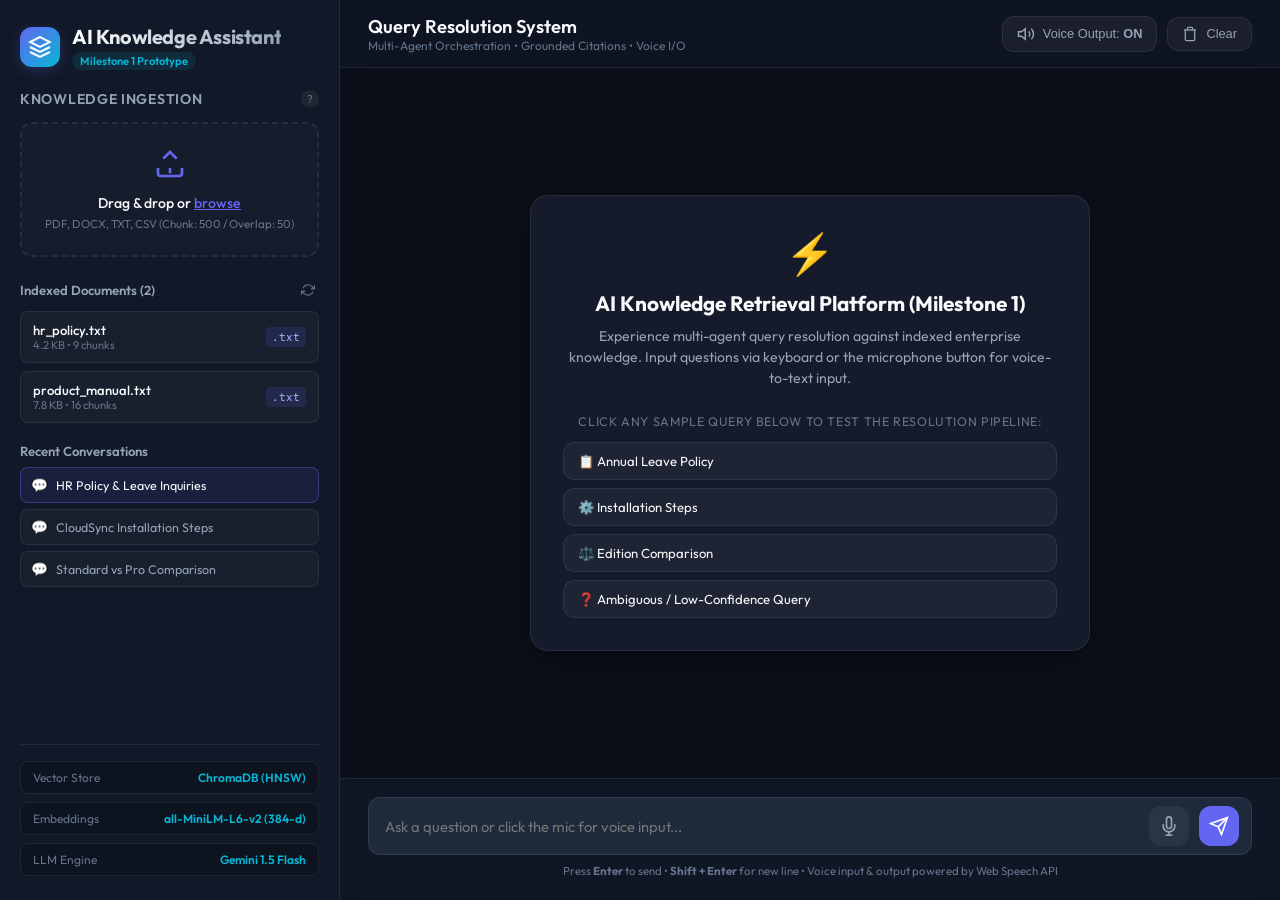
==== milestone-1/frontend/index.html @ c679a46a "feat: Milestone 1 submission - RAG architecture documentation, system architecture diagram, and UI p" ====
<!DOCTYPE html>
<html lang="en">
<head>
  <meta charset="UTF-8">
  <meta name="viewport" content="width=device-width, initial-scale=1.0">
  <title>AI Knowledge Assistant | Multi-Agent RAG (Milestone 1)</title>
  <meta name="description" content="AI-Based Knowledge Retrieval Platform with Query Resolution System, Multi-Agent RAG, and Web Speech API">
  <link rel="preconnect" href="https://fonts.googleapis.com">
  <link rel="preconnect" href="https://fonts.gstatic.com" crossorigin>
  <link href="https://fonts.googleapis.com/css2?family=Outfit:wght@300;400;500;600;700&family=JetBrains+Mono:wght@400;500&display=swap" rel="stylesheet">
  <link rel="stylesheet" href="style.css">
</head>
<body>
  <div class="app-container">
    <!-- Sidebar / Knowledge Ingestion & Recent Conversations -->
    <aside class="sidebar">
      <div class="brand">
        <div class="logo-icon">
          <svg width="24" height="24" viewBox="0 0 24 24" fill="none" stroke="currentColor" stroke-width="2">
            <path d="M12 2L2 7l10 5 10-5-10-5zM2 17l10 5 10-5M2 12l10 5 10-5"/>
          </svg>
        </div>
        <div class="brand-text">
          <h1>AI Knowledge Assistant</h1>
          <span class="badge">Milestone 1 Prototype</span>
        </div>
      </div>

      <!-- Ingestion Panel -->
      <section class="ingestion-section">
        <div class="section-header">
          <h2>Knowledge Ingestion</h2>
          <span class="tooltip-icon" title="Upload documents to embed into local ChromaDB">?</span>
        </div>

        <div class="upload-dropzone" id="dropzone">
          <input type="file" id="fileInput" accept=".pdf,.docx,.txt,.csv" hidden>
          <div class="upload-icon">
            <svg width="32" height="32" viewBox="0 0 24 24" fill="none" stroke="currentColor" stroke-width="2">
              <path d="M21 15v4a2 2 0 0 1-2 2H5a2 2 0 0 1-2-2v-4"/>
              <polyline points="17 8 12 3 7 8"/>
              <line x1="12" y1="19" x2="12" y2="15"/>
            </svg>
          </div>
          <p class="dropzone-title">Drag & drop or <span class="highlight">browse</span></p>
          <p class="dropzone-subtitle">PDF, DOCX, TXT, CSV (Chunk: 500 / Overlap: 50)</p>
        </div>

        <div id="uploadProgress" class="upload-progress-container hidden">
          <div class="progress-bar-bg">
            <div id="progressBar" class="progress-bar-fill"></div>
          </div>
          <p id="uploadStatusText" class="progress-status-text">Processing document...</p>
        </div>

        <div class="indexed-documents">
          <div class="section-subheader">
            <h3>Indexed Documents (<span id="docCount">2</span>)</h3>
            <button id="refreshDocsBtn" class="icon-btn-small" title="Refresh list">
              <svg width="14" height="14" viewBox="0 0 24 24" fill="none" stroke="currentColor" stroke-width="2">
                <path d="M23 4v6h-6M1 20v-6h6"/>
                <path d="M3.51 9a9 9 0 0 1 14.85-3.36L23 10M1 14l4.64 4.36A9 9 0 0 0 20.49 15"/>
              </svg>
            </button>
          </div>
          <ul id="documentsList" class="documents-list">
            <li class="doc-item">
              <div class="doc-info">
                <span class="doc-name" title="hr_policy.txt">hr_policy.txt</span>
                <span class="doc-meta">4.2 KB • 9 chunks</span>
              </div>
              <span class="doc-badge">.txt</span>
            </li>
            <li class="doc-item">
              <div class="doc-info">
                <span class="doc-name" title="product_manual.txt">product_manual.txt</span>
                <span class="doc-meta">7.8 KB • 16 chunks</span>
              </div>
              <span class="doc-badge">.txt</span>
            </li>
          </ul>
        </div>
      </section>

      <!-- Recent Conversations Section -->
      <section class="recent-chats-section">
        <div class="section-subheader">
          <h3>Recent Conversations</h3>
        </div>
        <ul class="recent-chats-list" id="recentChatsList">
          <li class="recent-chat-item active">
            <span class="recent-chat-icon">💬</span>
            <span class="recent-chat-title">HR Policy & Leave Inquiries</span>
          </li>
          <li class="recent-chat-item">
            <span class="recent-chat-icon">💬</span>
            <span class="recent-chat-title">CloudSync Installation Steps</span>
          </li>
          <li class="recent-chat-item">
            <span class="recent-chat-icon">💬</span>
            <span class="recent-chat-title">Standard vs Pro Comparison</span>
          </li>
        </ul>
      </section>

      <!-- System Architecture & Telemetry Stats -->
      <section class="system-stats">
        <div class="stat-card">
          <span class="stat-label">Vector Store</span>
          <span class="stat-value" id="vectorStoreStatus">ChromaDB (HNSW)</span>
        </div>
        <div class="stat-card">
          <span class="stat-label">Embeddings</span>
          <span class="stat-value">all-MiniLM-L6-v2 (384-d)</span>
        </div>
        <div class="stat-card">
          <span class="stat-label">LLM Engine</span>
          <span class="stat-value" id="llmEngineStatus">Gemini 1.5 Flash</span>
        </div>
      </section>
    </aside>

    <!-- Main Chat Workspace -->
    <main class="chat-workspace">
      <header class="workspace-header">
        <div class="header-info">
          <h2>Query Resolution System</h2>
          <p class="header-subtitle">Multi-Agent Orchestration • Grounded Citations • Voice I/O</p>
        </div>
        
        <div class="header-actions">
          <!-- TTS Voice Output Toggle -->
          <button id="ttsToggleBtn" class="action-btn" title="Toggle Voice Response (Text-to-Speech)">
            <svg id="ttsIcon" width="18" height="18" viewBox="0 0 24 24" fill="none" stroke="currentColor" stroke-width="2">
              <polygon points="11 5 6 9 2 9 2 15 6 15 11 19 11 5"/>
              <path d="M19.07 4.93a10 10 0 0 1 0 14.14M15.54 8.46a5 5 0 0 1 0 7.07"/>
            </svg>
            <span>Voice Output: <strong id="ttsStatusText">ON</strong></span>
          </button>
          
          <!-- Clear Conversation Button -->
          <button id="clearChatBtn" class="action-btn secondary" title="Clear Conversation">
            <svg width="16" height="16" viewBox="0 0 24 24" fill="none" stroke="currentColor" stroke-width="2">
              <polyline points="3 6 5 6 21 6"/>
              <path d="M19 6v14a2 2 0 0 1-2 2H7a2 2 0 0 1-2-2V6m3 0V4a2 2 0 0 1 2-2h4a2 2 0 0 1 2 2v2"/>
            </svg>
            <span>Clear</span>
          </button>
        </div>
      </header>

      <!-- Live Agent Telemetry Pipeline Bar -->
      <div id="pipelineContainer" class="pipeline-bar hidden">
        <div class="pipeline-title">Agent Execution Flow:</div>
        <div class="pipeline-steps">
          <div class="step-pill" id="step-memory"><span class="step-num">1</span> Memory</div>
          <div class="step-arrow">→</div>
          <div class="step-pill" id="step-query"><span class="step-num">2</span> Query Parser</div>
          <div class="step-arrow">→</div>
          <div class="step-pill" id="step-retrieval"><span class="step-num">3</span> Retrieval</div>
          <div class="step-arrow">→</div>
          <div class="step-pill" id="step-clarification"><span class="step-num">4</span> Clarification</div>
          <div class="step-arrow">→</div>
          <div class="step-pill" id="step-response"><span class="step-num">5</span> Response Agent</div>
        </div>
      </div>

      <!-- Messages Area -->
      <div class="messages-container" id="messagesContainer">
        <!-- Welcome Screen -->
        <div class="welcome-card" id="welcomeCard">
          <div class="welcome-icon">⚡</div>
          <h3>AI Knowledge Retrieval Platform (Milestone 1)</h3>
          <p>Experience multi-agent query resolution against indexed enterprise knowledge. Input questions via keyboard or the microphone button for voice-to-text input.</p>
          
          <div class="sample-queries">
            <p class="sample-title">Click any sample query below to test the resolution pipeline:</p>
            <div class="query-chips">
              <button class="chip" data-query="How many days of paid annual leave do employees receive per year?">📋 Annual Leave Policy</button>
              <button class="chip" data-query="What are the step-by-step instructions to install CloudSync Pro?">⚙️ Installation Steps</button>
              <button class="chip" data-query="Compare the throughput and encryption between Standard and Pro editions.">⚖️ Edition Comparison</button>
              <button class="chip" data-query="What is the internal stock price prediction for next year?">❓ Ambiguous / Low-Confidence Query</button>
            </div>
          </div>
        </div>
      </div>

      <!-- Input Bar -->
      <footer class="chat-input-footer">
        <div class="chat-input-box">
          <textarea 
            id="queryInput" 
            placeholder="Ask a question or click the mic for voice input..." 
            rows="1"
            autocomplete="off"
          ></textarea>
          
          <!-- Voice Recognition Mic Button -->
          <button id="micBtn" class="mic-btn" title="Click to speak (Web Speech API Voice-to-Text)">
            <svg id="micIcon" width="20" height="20" viewBox="0 0 24 24" fill="none" stroke="currentColor" stroke-width="2">
              <path d="M12 1a3 3 0 0 0-3 3v8a3 3 0 0 0 6 0V4a3 3 0 0 0-3-3z"/>
              <path d="M19 10v2a7 7 0 0 1-14 0v-2"/>
              <line x1="12" y1="19" x2="12" y2="23"/>
              <line x1="8" y1="23" x2="16" y2="23"/>
            </svg>
            <div class="recording-pulse"></div>
          </button>
          
          <!-- Send Button -->
          <button id="sendBtn" class="send-btn" title="Send Query">
            <svg width="20" height="20" viewBox="0 0 24 24" fill="none" stroke="currentColor" stroke-width="2">
              <line x1="22" y1="2" x2="11" y2="13"/>
              <polygon points="22 2 15 22 11 13 2 9 22 2"/>
            </svg>
          </button>
        </div>
        <div class="input-hint">
          <span>Press <strong>Enter</strong> to send • <strong>Shift + Enter</strong> for new line • Voice input & output powered by Web Speech API</span>
        </div>
      </footer>
    </main>
  </div>

  <script src="script.js"></script>
</body>
</html>
---- milestone-1/frontend/style.css ----
:root {
  --bg-main: #0B0F19;
  --bg-sidebar: #111827;
  --bg-card: rgba(26, 34, 52, 0.7);
  --bg-input: #1E293B;
  --border-color: rgba(255, 255, 255, 0.08);
  --border-active: rgba(99, 102, 241, 0.4);
  
  --text-primary: #F8FAFC;
  --text-secondary: #94A3B8;
  --text-muted: #64748B;
  
  --primary-accent: #6366F1;
  --primary-hover: #4F46E5;
  --secondary-accent: #06B6D4;
  --accent-glow: rgba(99, 102, 241, 0.25);
  
  --success-color: #10B981;
  --warning-color: #F59E0B;
  --danger-color: #EF4444;
  --info-color: #3B82F6;
  
  --radius-sm: 8px;
  --radius-md: 12px;
  --radius-lg: 18px;
  --radius-full: 9999px;
  
  --transition: all 0.25s cubic-bezier(0.4, 0, 0.2, 1);
  --font-sans: 'Outfit', -apple-system, BlinkMacSystemFont, 'Segoe UI', Roboto, sans-serif;
  --font-mono: 'JetBrains Mono', monospace;
}

* {
  box-sizing: border-box;
  margin: 0;
  padding: 0;
}

body {
  font-family: var(--font-sans);
  background-color: var(--bg-main);
  color: var(--text-primary);
  height: 100vh;
  overflow: hidden;
  display: flex;
}

/* App Container Layout */
.app-container {
  display: flex;
  width: 100vw;
  height: 100vh;
}

/* ========================================================
   Sidebar / Ingestion Panel
   ======================================================== */
.sidebar {
  width: 340px;
  background-color: var(--bg-sidebar);
  border-right: 1px solid var(--border-color);
  display: flex;
  flex-direction: column;
  padding: 24px 20px;
  gap: 20px;
  overflow-y: auto;
}

.brand {
  display: flex;
  align-items: center;
  gap: 12px;
}

.logo-icon {
  width: 40px;
  height: 40px;
  background: linear-gradient(135deg, var(--primary-accent), var(--secondary-accent));
  border-radius: var(--radius-md);
  display: flex;
  align-items: center;
  justify-content: center;
  color: #fff;
  box-shadow: 0 4px 14px var(--accent-glow);
}

.brand-text h1 {
  font-size: 1.25rem;
  font-weight: 700;
  letter-spacing: -0.02em;
  background: linear-gradient(to right, #fff, #94a3b8);
  -webkit-background-clip: text;
  -webkit-text-fill-color: transparent;
}

.brand-text .badge {
  font-size: 0.7rem;
  font-weight: 600;
  color: var(--secondary-accent);
  background: rgba(6, 182, 212, 0.12);
  padding: 2px 8px;
  border-radius: var(--radius-full);
  display: inline-block;
  margin-top: 2px;
}

/* Ingestion Section */
.ingestion-section {
  display: flex;
  flex-direction: column;
  gap: 14px;
}

.section-header {
  display: flex;
  align-items: center;
  justify-content: space-between;
}

.section-header h2 {
  font-size: 0.88rem;
  font-weight: 600;
  text-transform: uppercase;
  letter-spacing: 0.05em;
  color: var(--text-secondary);
}

.tooltip-icon {
  width: 18px;
  height: 18px;
  border-radius: var(--radius-full);
  background: rgba(255, 255, 255, 0.06);
  color: var(--text-muted);
  font-size: 0.7rem;
  display: flex;
  align-items: center;
  justify-content: center;
  cursor: help;
}

/* Upload Dropzone */
.upload-dropzone {
  border: 2px dashed var(--border-color);
  border-radius: var(--radius-md);
  padding: 24px 16px;
  text-align: center;
  background: rgba(255, 255, 255, 0.02);
  cursor: pointer;
  transition: var(--transition);
}

.upload-dropzone:hover,
.upload-dropzone.dragover {
  border-color: var(--primary-accent);
  background: rgba(99, 102, 241, 0.06);
  transform: translateY(-1px);
}

.upload-icon {
  color: var(--primary-accent);
  margin-bottom: 10px;
}

.dropzone-title {
  font-size: 0.88rem;
  font-weight: 500;
  color: var(--text-primary);
  margin-bottom: 4px;
}

.dropzone-title .highlight {
  color: var(--primary-accent);
  text-decoration: underline;
}

.dropzone-subtitle {
  font-size: 0.72rem;
  color: var(--text-muted);
}

/* Progress bar */
.upload-progress-container {
  margin-top: 4px;
}

.progress-bar-bg {
  width: 100%;
  height: 6px;
  background: rgba(255, 255, 255, 0.08);
  border-radius: var(--radius-full);
  overflow: hidden;
}

.progress-bar-fill {
  width: 0%;
  height: 100%;
  background: linear-gradient(90deg, var(--primary-accent), var(--secondary-accent));
  transition: width 0.3s ease;
}

.progress-status-text {
  font-size: 0.75rem;
  color: var(--text-secondary);
  margin-top: 6px;
}

/* Indexed Docs List */
.indexed-documents {
  margin-top: 8px;
  display: flex;
  flex-direction: column;
  gap: 10px;
}

.section-subheader {
  display: flex;
  align-items: center;
  justify-content: space-between;
}

.section-subheader h3 {
  font-size: 0.82rem;
  font-weight: 600;
  color: var(--text-secondary);
}

.icon-btn-small {
  background: transparent;
  border: none;
  color: var(--text-muted);
  cursor: pointer;
  padding: 4px;
  border-radius: var(--radius-sm);
  display: flex;
  align-items: center;
  justify-content: center;
  transition: var(--transition);
}

.icon-btn-small:hover {
  color: var(--text-primary);
  background: rgba(255, 255, 255, 0.08);
}

.documents-list {
  list-style: none;
  display: flex;
  flex-direction: column;
  gap: 8px;
  max-height: 220px;
  overflow-y: auto;
}

.doc-item {
  background: rgba(255, 255, 255, 0.03);
  border: 1px solid var(--border-color);
  border-radius: var(--radius-sm);
  padding: 10px 12px;
  display: flex;
  align-items: center;
  justify-content: space-between;
  font-size: 0.82rem;
}

.doc-info {
  display: flex;
  flex-direction: column;
  overflow: hidden;
}

.doc-name {
  font-weight: 500;
  color: var(--text-primary);
  white-space: nowrap;
  overflow: hidden;
  text-overflow: ellipsis;
  max-width: 180px;
}

.doc-meta {
  font-size: 0.7rem;
  color: var(--text-muted);
}

.doc-badge {
  font-size: 0.68rem;
  font-family: var(--font-mono);
  background: rgba(99, 102, 241, 0.15);
  color: #A5B4FC;
  padding: 3px 6px;
  border-radius: 4px;
}

.empty-docs-msg {
  font-size: 0.78rem;
  color: var(--text-muted);
  font-style: italic;
  padding: 8px 0;
}

.recent-chats-section {
  display: flex;
  flex-direction: column;
  gap: 8px;
}

.recent-chats-list {
  list-style: none;
  display: flex;
  flex-direction: column;
  gap: 6px;
  max-height: 140px;
  overflow-y: auto;
}

.recent-chat-item {
  background: rgba(255, 255, 255, 0.03);
  border: 1px solid var(--border-color);
  border-radius: var(--radius-sm);
  padding: 8px 10px;
  display: flex;
  align-items: center;
  gap: 8px;
  font-size: 0.78rem;
  color: var(--text-secondary);
  cursor: pointer;
  transition: var(--transition);
}

.recent-chat-item:hover, .recent-chat-item.active {
  background: rgba(99, 102, 241, 0.1);
  border-color: var(--border-active);
  color: var(--text-primary);
}

.recent-chat-icon {
  color: var(--primary-accent);
  font-size: 0.85rem;
}

.recent-chat-title {
  white-space: nowrap;
  overflow: hidden;
  text-overflow: ellipsis;
  flex: 1;
}

/* System Stats */
.system-stats {
  margin-top: auto;
  border-top: 1px solid var(--border-color);
  padding-top: 16px;
  display: flex;
  flex-direction: column;
  gap: 8px;
}

.stat-card {
  background: rgba(0, 0, 0, 0.2);
  border: 1px solid var(--border-color);
  border-radius: var(--radius-sm);
  padding: 8px 12px;
  display: flex;
  justify-content: space-between;
  align-items: center;
  font-size: 0.75rem;
}

.stat-label {
  color: var(--text-muted);
}

.stat-value {
  font-weight: 600;
  color: var(--secondary-accent);
}

/* ========================================================
   Main Chat Workspace
   ======================================================== */
.chat-workspace {
  flex: 1;
  display: flex;
  flex-direction: column;
  background-color: var(--bg-main);
  height: 100vh;
  position: relative;
}

/* Header */
.workspace-header {
  height: 68px;
  padding: 0 28px;
  border-bottom: 1px solid var(--border-color);
  display: flex;
  align-items: center;
  justify-content: space-between;
  background: rgba(17, 24, 39, 0.6);
  backdrop-filter: blur(12px);
}

.header-info h2 {
  font-size: 1.15rem;
  font-weight: 600;
}

.header-subtitle {
  font-size: 0.75rem;
  color: var(--text-muted);
}

.header-actions {
  display: flex;
  align-items: center;
  gap: 10px;
}

.action-btn {
  background: rgba(255, 255, 255, 0.05);
  border: 1px solid var(--border-color);
  color: var(--text-secondary);
  padding: 8px 14px;
  border-radius: var(--radius-md);
  font-size: 0.8rem;
  font-weight: 500;
  display: flex;
  align-items: center;
  gap: 8px;
  cursor: pointer;
  transition: var(--transition);
}

.action-btn:hover {
  background: rgba(255, 255, 255, 0.1);
  color: var(--text-primary);
}

.action-btn.active {
  background: rgba(99, 102, 241, 0.15);
  border-color: var(--primary-accent);
  color: #A5B4FC;
}

.action-btn.secondary:hover {
  border-color: var(--danger-color);
  color: var(--danger-color);
}

/* Agent Pipeline Telemetry Bar */
.pipeline-bar {
  background: rgba(30, 41, 59, 0.7);
  border-bottom: 1px solid var(--border-color);
  padding: 10px 28px;
  display: flex;
  align-items: center;
  gap: 16px;
  font-size: 0.76rem;
}

.pipeline-title {
  color: var(--text-muted);
  font-weight: 600;
}

.pipeline-steps {
  display: flex;
  align-items: center;
  gap: 8px;
}

.step-pill {
  padding: 4px 10px;
  background: rgba(255, 255, 255, 0.04);
  border: 1px solid var(--border-color);
  border-radius: var(--radius-full);
  color: var(--text-muted);
  display: flex;
  align-items: center;
  gap: 6px;
  transition: var(--transition);
}

.step-num {
  width: 16px;
  height: 16px;
  border-radius: var(--radius-full);
  background: rgba(255, 255, 255, 0.1);
  display: flex;
  align-items: center;
  justify-content: center;
  font-size: 0.65rem;
  font-weight: 700;
}

.step-pill.active {
  background: rgba(99, 102, 241, 0.2);
  border-color: var(--primary-accent);
  color: #E0E7FF;
  box-shadow: 0 0 10px var(--accent-glow);
}

.step-pill.completed {
  background: rgba(16, 185, 129, 0.12);
  border-color: var(--success-color);
  color: #A7F3D0;
}

.step-arrow {
  color: var(--text-muted);
  font-size: 0.8rem;
}

/* Messages Area */
.messages-container {
  flex: 1;
  overflow-y: auto;
  padding: 28px;
  display: flex;
  flex-direction: column;
  gap: 24px;
}

/* Welcome Card */
.welcome-card {
  margin: auto;
  max-width: 560px;
  background: var(--bg-card);
  border: 1px solid var(--border-color);
  border-radius: var(--radius-lg);
  padding: 32px;
  text-align: center;
  box-shadow: 0 10px 30px rgba(0, 0, 0, 0.3);
  backdrop-filter: blur(10px);
}

.welcome-icon {
  font-size: 2.5rem;
  margin-bottom: 12px;
}

.welcome-card h3 {
  font-size: 1.3rem;
  margin-bottom: 10px;
}

.welcome-card p {
  font-size: 0.88rem;
  color: var(--text-secondary);
  line-height: 1.5;
  margin-bottom: 24px;
}

.sample-title {
  font-size: 0.78rem !important;
  color: var(--text-muted) !important;
  text-transform: uppercase;
  letter-spacing: 0.05em;
  margin-bottom: 10px !important;
}

.query-chips {
  display: flex;
  flex-direction: column;
  gap: 8px;
}

.chip {
  background: rgba(255, 255, 255, 0.04);
  border: 1px solid var(--border-color);
  color: var(--text-primary);
  padding: 10px 14px;
  border-radius: var(--radius-md);
  font-size: 0.82rem;
  font-family: inherit;
  cursor: pointer;
  text-align: left;
  transition: var(--transition);
}

.chip:hover {
  background: rgba(99, 102, 241, 0.15);
  border-color: var(--primary-accent);
  transform: translateX(4px);
}

/* Message Rows */
.message-row {
  display: flex;
  gap: 14px;
  max-width: 85%;
  animation: fadeIn 0.3s ease;
}

.message-row.user {
  align-self: flex-end;
  flex-direction: row-reverse;
}

.message-row.assistant {
  align-self: flex-start;
}

.avatar {
  width: 36px;
  height: 36px;
  border-radius: var(--radius-full);
  display: flex;
  align-items: center;
  justify-content: center;
  font-size: 0.85rem;
  font-weight: 700;
  flex-shrink: 0;
}

.user .avatar {
  background: linear-gradient(135deg, #EC4899, #8B5CF6);
  color: #fff;
}

.assistant .avatar {
  background: linear-gradient(135deg, var(--primary-accent), var(--secondary-accent));
  color: #fff;
}

.bubble {
  padding: 16px 20px;
  border-radius: var(--radius-md);
  font-size: 0.92rem;
  line-height: 1.6;
}

.user .bubble {
  background: linear-gradient(135deg, var(--primary-accent), #4F46E5);
  color: #fff;
  border-bottom-right-radius: 4px;
}

.assistant .bubble {
  background: var(--bg-card);
  border: 1px solid var(--border-color);
  color: var(--text-primary);
  border-bottom-left-radius: 4px;
  width: 100%;
}

.query-type-tag {
  display: inline-block;
  font-size: 0.68rem;
  font-weight: 600;
  text-transform: uppercase;
  letter-spacing: 0.06em;
  padding: 2px 8px;
  border-radius: var(--radius-full);
  margin-bottom: 8px;
}

.query-type-tag.factual { background: rgba(59, 130, 246, 0.2); color: #93C5FD; }
.query-type-tag.procedural { background: rgba(16, 185, 129, 0.2); color: #6EE7B7; }
.query-type-tag.comparative { background: rgba(245, 158, 11, 0.2); color: #FCD34D; }
.query-type-tag.clarification { background: rgba(239, 68, 68, 0.2); color: #FCA5A5; }

.message-content {
  white-space: pre-wrap;
  word-break: break-word;
}

/* Citations & Sources Card */
.citations-box {
  margin-top: 14px;
  padding-top: 12px;
  border-top: 1px solid var(--border-color);
}

.citations-header {
  font-size: 0.75rem;
  font-weight: 600;
  text-transform: uppercase;
  letter-spacing: 0.05em;
  color: var(--text-secondary);
  margin-bottom: 8px;
  display: flex;
  align-items: center;
  gap: 6px;
}

.citation-cards-grid {
  display: grid;
  grid-template-columns: repeat(auto-fill, minmax(220px, 1fr));
  gap: 8px;
}

.citation-card {
  background: rgba(0, 0, 0, 0.25);
  border: 1px solid var(--border-color);
  border-radius: var(--radius-sm);
  padding: 8px 10px;
  font-size: 0.76rem;
}

.citation-top {
  display: flex;
  align-items: center;
  justify-content: space-between;
  margin-bottom: 4px;
}

.citation-doc {
  font-weight: 600;
  color: var(--secondary-accent);
  white-space: nowrap;
  overflow: hidden;
  text-overflow: ellipsis;
  max-width: 140px;
}

.citation-score {
  font-size: 0.68rem;
  font-family: var(--font-mono);
  color: var(--success-color);
  background: rgba(16, 185, 129, 0.1);
  padding: 1px 4px;
  border-radius: 4px;
}

.citation-snippet {
  color: var(--text-muted);
  font-size: 0.72rem;
  line-height: 1.4;
}

/* Speak Response Audio Button in Bubble */
.speak-response-btn {
  margin-top: 10px;
  background: transparent;
  border: 1px solid var(--border-color);
  color: var(--text-secondary);
  padding: 4px 10px;
  border-radius: var(--radius-sm);
  font-size: 0.72rem;
  display: inline-flex;
  align-items: center;
  gap: 6px;
  cursor: pointer;
  transition: var(--transition);
}

.speak-response-btn:hover {
  background: rgba(255, 255, 255, 0.08);
  color: var(--text-primary);
}

/* Chat Input Footer */
.chat-input-footer {
  padding: 18px 28px 22px;
  background: rgba(17, 24, 39, 0.8);
  border-top: 1px solid var(--border-color);
  backdrop-filter: blur(10px);
}

.chat-input-box {
  display: flex;
  align-items: center;
  background: var(--bg-input);
  border: 1px solid var(--border-color);
  border-radius: var(--radius-md);
  padding: 8px 12px;
  gap: 10px;
  transition: var(--transition);
}

.chat-input-box:focus-within {
  border-color: var(--primary-accent);
  box-shadow: 0 0 16px var(--accent-glow);
}

.chat-input-box textarea {
  flex: 1;
  background: transparent;
  border: none;
  color: var(--text-primary);
  font-family: var(--font-sans);
  font-size: 0.92rem;
  resize: none;
  max-height: 120px;
  outline: none;
  padding: 6px 4px;
}

.mic-btn, .send-btn {
  width: 40px;
  height: 40px;
  border-radius: var(--radius-md);
  border: none;
  display: flex;
  align-items: center;
  justify-content: center;
  cursor: pointer;
  transition: var(--transition);
  position: relative;
}

.mic-btn {
  background: rgba(255, 255, 255, 0.05);
  color: var(--text-secondary);
}

.mic-btn:hover {
  background: rgba(255, 255, 255, 0.12);
  color: var(--text-primary);
}

.mic-btn.listening {
  background: var(--danger-color);
  color: #fff;
  animation: pulseRecording 1.5s infinite;
}

.recording-pulse {
  position: absolute;
  width: 100%;
  height: 100%;
  border-radius: var(--radius-md);
  border: 2px solid var(--danger-color);
  opacity: 0;
  pointer-events: none;
}

.mic-btn.listening .recording-pulse {
  animation: ripple 1.5s infinite;
}

.send-btn {
  background: var(--primary-accent);
  color: #fff;
}

.send-btn:hover {
  background: var(--primary-hover);
  transform: scale(1.04);
}

.send-btn:disabled {
  opacity: 0.4;
  cursor: not-allowed;
  transform: none;
}

.input-hint {
  margin-top: 8px;
  font-size: 0.72rem;
  color: var(--text-muted);
  text-align: center;
}

/* Utilities & Animations */
.hidden {
  display: none !important;
}

@keyframes fadeIn {
  from { opacity: 0; transform: translateY(6px); }
  to { opacity: 1; transform: translateY(0); }
}

@keyframes pulseRecording {
  0% { box-shadow: 0 0 0 0 rgba(239, 68, 68, 0.6); }
  70% { box-shadow: 0 0 0 12px rgba(239, 68, 68, 0); }
  100% { box-shadow: 0 0 0 0 rgba(239, 68, 68, 0); }
}

@keyframes ripple {
  0% { transform: scale(1); opacity: 1; }
  100% { transform: scale(1.4); opacity: 0; }
}

/* Scrollbar Customization */
::-webkit-scrollbar {
  width: 6px;
  height: 6px;
}
::-webkit-scrollbar-track {
  background: transparent;
}
::-webkit-scrollbar-thumb {
  background: rgba(255, 255, 255, 0.1);
  border-radius: 4px;
}
::-webkit-scrollbar-thumb:hover {
  background: rgba(255, 255, 255, 0.2);
}
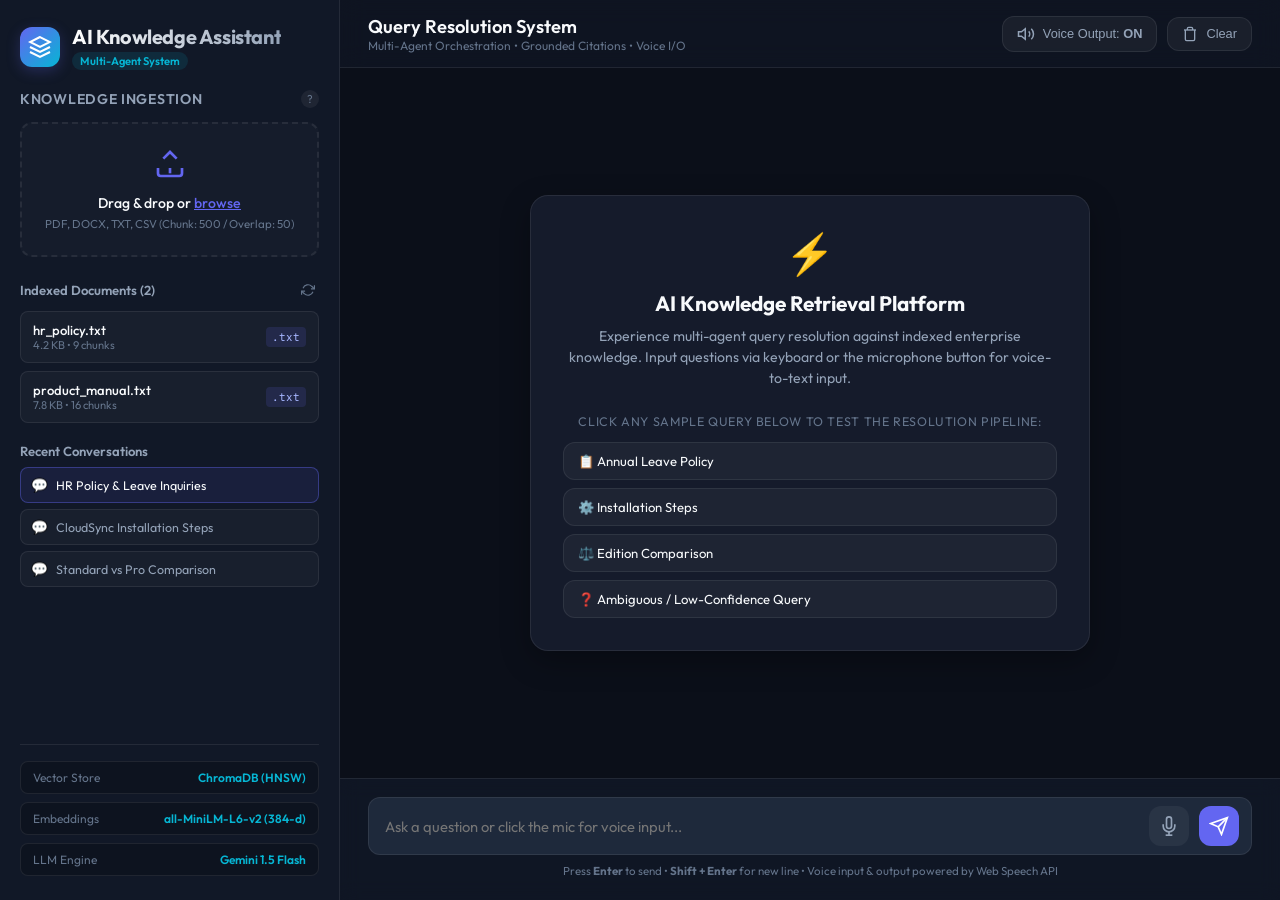
==== commit 5d890ae7: "refactor(frontend): replace prototype and milestone-1 labels with production Multi-Agent System bran" ====
--- a/milestone-1/frontend/index.html
+++ b/milestone-1/frontend/index.html
@@ -3,7 +3,7 @@
 <head>
   <meta charset="UTF-8">
   <meta name="viewport" content="width=device-width, initial-scale=1.0">
-  <title>AI Knowledge Assistant | Multi-Agent RAG (Milestone 1)</title>
+  <title>AI Knowledge Assistant | Multi-Agent RAG</title>
   <meta name="description" content="AI-Based Knowledge Retrieval Platform with Query Resolution System, Multi-Agent RAG, and Web Speech API">
   <link rel="preconnect" href="https://fonts.googleapis.com">
   <link rel="preconnect" href="https://fonts.gstatic.com" crossorigin>
@@ -22,7 +22,7 @@
         </div>
         <div class="brand-text">
           <h1>AI Knowledge Assistant</h1>
-          <span class="badge">Milestone 1 Prototype</span>
+          <span class="badge">Multi-Agent System</span>
         </div>
       </div>
 
@@ -170,7 +170,7 @@
         <!-- Welcome Screen -->
         <div class="welcome-card" id="welcomeCard">
           <div class="welcome-icon">⚡</div>
-          <h3>AI Knowledge Retrieval Platform (Milestone 1)</h3>
+          <h3>AI Knowledge Retrieval Platform</h3>
           <p>Experience multi-agent query resolution against indexed enterprise knowledge. Input questions via keyboard or the microphone button for voice-to-text input.</p>
           
           <div class="sample-queries">
--- a/milestone-1/frontend/style.css
+++ b/milestone-1/frontend/style.css
@@ -90,6 +90,7 @@
   letter-spacing: -0.02em;
   background: linear-gradient(to right, #fff, #94a3b8);
   -webkit-background-clip: text;
+  background-clip: text;
   -webkit-text-fill-color: transparent;
 }
 
